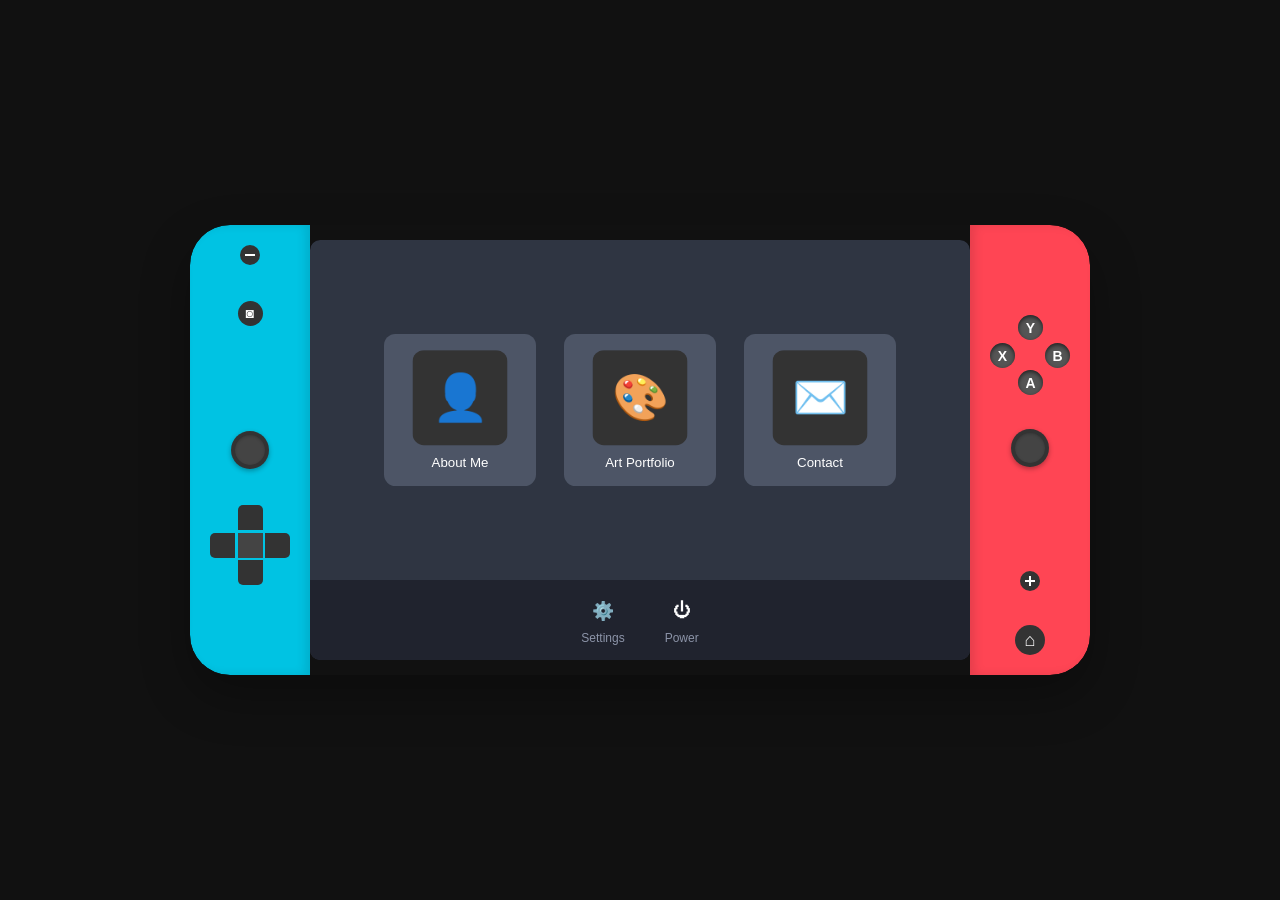
==== index.html @ 230ac313 "Update index.html" ====
<!DOCTYPE html>
<html lang="en">
<head>
    <meta charset="UTF-8">
    <meta name="viewport" content="width=device-width, initial-scale=1.0">
    <title>Nintendo Switch Portfolio</title>
    <style>
        
        
        * {
            margin: 0;
            padding: 0;
            box-sizing: border-box;
            font-family: 'Segoe UI', 'Helvetica Neue', sans-serif;
        }
        
        body {
            background-color: #111111;
            display: flex;
            justify-content: center;
            align-items: center;
            min-height: 100vh;
            overflow: hidden;
            perspective: 1000px;
        }
        
        .switch-container {
            width: 900px;
            height: 450px;
            position: relative;
            transform-style: preserve-3d;
            transition: transform 0.3s ease;
        }
        
        .switch-body {
            width: 100%;
            height: 100%;
            display: flex;
            background-color: #111111;
            border-radius: 40px;
            overflow: hidden;
            box-shadow: 0 20px 50px rgba(0, 0, 0, 0.3);
            position: relative;
        }
        
        .joycon {
            height: 100%;
            width: 120px;
            position: relative;
            padding: 20px 10px;
            display: flex;
            flex-direction: column;
            justify-content: space-between;
            align-items: center;
            z-index: 2;
        }
        
        .joycon-left {
            background-color: #00c3e3; /* Neon blue */
            border-radius: 40px 0 0 40px;
            box-shadow: inset -5px 0 10px rgba(0, 0, 0, 0.1);
        }
        
        .joycon-right {
            background-color: #ff4554; /* Neon red */
            border-radius: 0 40px 40px 0;
            box-shadow: inset 5px 0 10px rgba(0, 0, 0, 0.1);
        }
        
        .switch-screen {
            flex: 1;
            background-color: #000;
            margin: 15px 0;
            border-radius: 10px;
            overflow: hidden;
            position: relative;
            z-index: 1;
            box-shadow: 0 0 30px rgba(0, 0, 0, 0.5) inset;
        }
        
        .screen-content {
            width: 100%;
            height: 100%;
            background-color: #2f3542;
            overflow: hidden;
            position: relative;
            display: flex;
            flex-direction: column;
        }
        
        /* Analog sticks */
        .analog-stick {
            width: 38px;
            height: 38px;
            background-color: #333;
            border-radius: 50%;
            position: relative;
            box-shadow: 0 2px 5px rgba(0, 0, 0, 0.3);
            cursor: pointer;
        }
        
        .analog-stick::after {
            content: '';
            position: absolute;
            width: 30px;
            height: 30px;
            background-color: #444;
            border-radius: 50%;
            top: 4px;
            left: 4px;
            box-shadow: 0 1px 3px rgba(0, 0, 0, 0.2) inset;
        }
        
        .analog-stick:hover {
            transform: scale(1.05);
        }
        
        .joycon-left .analog-stick {
            margin-top: 70px;
        }
        
        .joycon-right .analog-stick {
            margin-bottom: 70px;
        }
        
        /* D-pad */
        .dpad {
            width: 80px;
            height: 80px;
            position: relative;
            margin-bottom: 70px;
        }
        
        .dpad-button {
            position: absolute;
            background-color: #333;
            cursor: pointer;
        }
        
        .dpad-up {
            width: 25px;
            height: 25px;
            top: 0;
            left: 28px;
            border-radius: 5px 5px 0 0;
        }
        
        .dpad-right {
            width: 25px;
            height: 25px;
            top: 28px;
            right: 0;
            border-radius: 0 5px 5px 0;
        }
        
        .dpad-down {
            width: 25px;
            height: 25px;
            bottom: 0;
            left: 28px;
            border-radius: 0 0 5px 5px;
        }
        
        .dpad-left {
            width: 25px;
            height: 25px;
            top: 28px;
            left: 0;
            border-radius: 5px 0 0 5px;
        }
        
        .dpad-center {
            width: 25px;
            height: 25px;
            top: 28px;
            left: 28px;
            background-color: #444;
        }
        
        .dpad-button:hover {
            background-color: #444;
            transform: scale(1.05);
        }
        
        /* Face buttons */
        .face-buttons {
            width: 80px;
            height: 80px;
            position: relative;
            margin-top: 70px;
        }
        
        .face-button {
            width: 25px;
            height: 25px;
            position: absolute;
            border-radius: 50%;
            display: flex;
            justify-content: center;
            align-items: center;
            font-size: 14px;
            color: white;
            font-weight: bold;
            cursor: pointer;
        }
        
        .button-a {
  background-color: #555;
  bottom: 0;
  left: 28px;
  color: white;
  box-shadow: inset 0 2px 4px rgba(0, 0, 0, 0.6);
}
        
        .button-b {
  background-color: #555;
  top: 28px;
  right: 0;
  color: white;
  box-shadow: inset 0 2px 4px rgba(0, 0, 0, 0.6);
}
        
        .button-x {
  background-color: #555;
  top: 28px;
  left: 0;
  color: white;
  box-shadow: inset 0 2px 4px rgba(0, 0, 0, 0.6);
}
        
        .button-y {
  background-color: #555;
  top: 0;
  left: 28px;
  color: white;
  box-shadow: inset 0 2px 4px rgba(0, 0, 0, 0.6);
}
        
        .face-button:hover {
            transform: scale(1.1);
            box-shadow: 0 0 10px rgba(255, 255, 255, 0.5);
        }
        
        /* Utility buttons */
        .utility-button {
            width: 20px;
            height: 20px;
            border-radius: 50%;
            background-color: #333;
            cursor: pointer;
        }
        
        .button-minus {
            position: relative;
        }
        
        .button-minus:after {
            content: '';
            position: absolute;
            width: 10px;
            height: 2px;
            background-color: white;
            top: 9px;
            left: 5px;
        }
        
        .button-plus {
            position: relative;
        }
        
        .button-plus:after {
            content: '';
            position: absolute;
            width: 10px;
            height: 2px;
            background-color: white;
            top: 9px;
            left: 5px;
        }
        
        .button-plus:before {
            content: '';
            position: absolute;
            width: 2px;
            height: 10px;
            background-color: white;
            top: 5px;
            left: 9px;
        }
        
        .button-home {
            border-radius: 50%;
            width: 30px;
            height: 30px;
            background-color: #333;
            display: flex;
            justify-content: center;
            align-items: center;
            position: relative;
        }
        
        .button-home:after {
            content: '⌂';
            color: white;
            font-size: 18px;
        }
        
        .button-screenshot {
            border-radius: 50%;
            width: 25px;
            height: 25px;
            background-color: #333;
            display: flex;
            justify-content: center;
            align-items: center;
            position: relative;
        }
        
        .button-screenshot:after {
            content: '◙';
            color: white;
            font-size: 14px;
        }
        
        .utility-button:hover {
            transform: scale(1.1);
            box-shadow: 0 0 10px rgba(255, 255, 255, 0.3);
        }
        
        /* Switch UI */
        .switch-ui {
            width: 100%;
            height: 100%;
            display: flex;
            flex-direction: column;
        }
        
        .games-grid {
  flex: 1;
  padding: 30px;
  display: flex;
  align-items: center;
  justify-content: center;
  gap: 20px;
  overflow-x: auto;
  scrollbar-width: none;
  -ms-overflow-style: none;
}
        
        .games-grid::-webkit-scrollbar {
            display: none;
        }
        
        .game-tile {
  width: 160px;
  height: 160px;
  flex-shrink: 0;
  background-color: #4d5566;
  border-radius: 12px;
  display: flex;
  flex-direction: column;
  align-items: center;
  justify-content: center;
  cursor: pointer;
  position: relative;
  overflow: hidden;
  transition: all 0.3s ease;
  transform: scale(0.95);
}

.game-tile:hover {
  transform: scale(1.1);
  background-color: #a0c4ff;
  color: #111;
  box-shadow: 0 0 20px rgba(255, 255, 255, 0.4);
}
        
        .game-tile.active {
            transform: scale(1.1);
            box-shadow: 0 0 20px rgba(255, 255, 255, 0.5);
            background-color: #5a637a;
        }
        
        .game-icon {
            width: 100px;
            height: 100px;
            background-color: #333;
            border-radius: 12px;
            display: flex;
            justify-content: center;
            align-items: center;
            font-size: 48px;
            color: white;
            margin-bottom: 10px;
        }
        
        .game-label {
            color: white;
            font-size: 14px;
            text-align: center;
        }
        
        .switch-footer {
            height: 80px;
            background-color: #20232e;
            display: flex;
            justify-content: center;
            align-items: center;
            padding: 0 30px;
        }
        
        .footer-item {
            display: flex;
            flex-direction: column;
            align-items: center;
            margin: 0 20px;
            cursor: pointer;
        }
        
        .footer-icon {
            width: 30px;
            height: 30px;
            display: flex;
            justify-content: center;
            align-items: center;
            font-size: 18px;
            color: white;
            margin-bottom: 5px;
        }
        
        .footer-label {
            color: #8c94a8;
            font-size: 12px;
        }
        
        .footer-item:hover .footer-icon {
            color: #00c3e3;
        }
        
        .footer-item:hover .footer-label {
            color: white;
        }
        
        .content-section {
            position: absolute;
            top: 0;
            left: 0;
            width: 100%;
            height: 100%;
            background-color: #2f3542;
            display: none;
            flex-direction: column;
            padding: 30px;
            color: white;
            overflow-y: auto;
        }
        
        .content-section.active {
            display: flex;
        }
        
        .section-header {
            display: flex;
            align-items: center;
            margin-bottom: 20px;
        }
        
        .back-button {
            width: 40px;
            height: 40px;
            display: flex;
            justify-content: center;
            align-items: center;
            border-radius: 50%;
            background-color: #4d5566;
            color: white;
            margin-right: 15px;
            cursor: pointer;
        }
        
        .section-title {
            font-size: 28px;
            color: white;
        }
        
        .section-content {
            flex: 1;
        }
        
        /* Mobile Responsive */
        @media (max-width: 950px) {
            .switch-container {
                width: 90%;
                height: auto;
                transform: none !important;
            }
            
            .switch-body {
                flex-direction: column;
                height: 100vh;
                border-radius: 20px;
            }
            
            .joycon {
                display: none;
            }
            
            .switch-screen {
                margin: 0;
                border-radius: 0;
                height: 100%;
            }
            
            .games-grid {
  flex: 1;
  padding: 30px;
  display: flex;
  align-items: center;
  justify-content: center;
  gap: 20px;
  overflow-x: auto;
  scrollbar-width: none;
  -ms-overflow-style: none;
}
            
            .game-tile {
  width: 160px;
  height: 160px;
  flex-shrink: 0;
  background-color: #4d5566;
  border-radius: 12px;
  display: flex;
  flex-direction: column;
  align-items: center;
  justify-content: center;
  cursor: pointer;
  position: relative;
  overflow: hidden;
  transition: all 0.3s ease;
  transform: scale(0.95);
}

.game-tile:hover {
  transform: scale(1.1);
  background-color: #a0c4ff;
  color: #111;
  box-shadow: 0 0 20px rgba(255, 255, 255, 0.4);
}
            
            .switch-footer {
                padding: 0 10px;
            }
            
            .footer-item {
                margin: 0 10px;
            }
        }
    </style>
</head>
<body>
    <div class="switch-container" id="switchContainer">
        <div class="switch-body">
            <div class="joycon joycon-left">
                <div class="button-minus utility-button" id="konamiButton1"></div>
                <div class="button-screenshot utility-button" id="konamiButton2"></div>
                <div class="analog-stick" id="konamiButton7"></div>
                <div class="dpad">
                    <div class="dpad-button dpad-up" id="konamiButton3"></div>
                    <div class="dpad-button dpad-right" id="konamiButton4"></div>
                    <div class="dpad-button dpad-down" id="konamiButton5"></div>
                    <div class="dpad-button dpad-left" id="konamiButton6"></div>
                    <div class="dpad-button dpad-center"></div>
                </div>
            </div>
            
            <div class="switch-screen">
                <div class="screen-content">
                    <div class="switch-ui">
                        <div class="games-grid" id="gamesGrid">
                            <div class="game-tile" data-section="about">
                                <div class="game-icon">👤</div>
                                <div class="game-label">About Me</div>
                            </div>
                            <div class="game-tile" data-section="portfolio">
                                <div class="game-icon">🎨</div>
                                <div class="game-label">Art Portfolio</div>
                            </div>
                            <div class="game-tile" data-section="contact">
                                <div class="game-icon">✉️</div>
                                <div class="game-label">Contact</div>
                            </div>
                        </div>
                        <div class="switch-footer">
                            
                            
                            <div class="footer-item" data-section="settings">
                                <div class="footer-icon">⚙️</div>
                                <div class="footer-label">Settings</div>
                            </div>
                            <div class="footer-item" data-section="power">
                                <div class="footer-icon">⏻</div>
                                <div class="footer-label">Power</div>
                            </div>
                        </div>
                    </div>
                    
                    <!-- Content Sections -->
                    

<div class="content-section" id="aboutSection">
  <div class="section-header">
    <div class="back-button">←</div>
    <div class="section-title">About Tanisha ❤️</div>
  </div>
  <div class="section-content" style="font-size: 16px; line-height: 1.6;">
    <p style="font-style: italic; font-size: 18px; margin-bottom: 20px;">
      I don’t think there’s a way to fully explain Tanisha — but I’ll try.
    </p>
    <p>
      She’s funny in the most effortless way, says the most unexpected things, and has this energy that’s somewhere between chaotic and childlike and completely genuine.
    </p>
    <div style="margin: 20px 0; text-align: center;">
      <img src="https://zeldawiki.wiki/wiki/File:Heart_Container_Artwork.png" alt="Heart Container" style="height: 60px;">
    </div>
    <p>
      There’s something about her that makes ordinary things feel a little softer — like playing cards over a video call, or solving a Wordle together at midnight, that somehow turns into a ritual.
    </p>
  </div>
</div>


                    
                    
<div class="content-section" id="portfolioSection">
  <div class="section-header">
    <div class="back-button">←</div>
    <div class="section-title">Our Gallery</div>
  </div>
  <div class="section-content"><p>Here’s our co-op collection: clicks, selfies, and all the saved checkpoints we’ve unlocked together.</p>
<div style="text-align: center; margin-top: 20px;">
  <img id="galleryImage" src="photos/photo1.jpeg" alt="Gallery Image" style="max-width: 90%; max-height: 250px; border-radius: 12px;">
  <div style="margin-top: 10px;">
    <button onclick="prevImage()">←</button>
    <button onclick="nextImage()">→</button>
  </div>
</div>
<script>
  const images = ["photos/photo1.jpeg", "photos/photo2.jpeg", "photos/photo3.jpeg", "photos/photo4.jpeg"];
  let current = 0;
  function showImage(index) {
    document.getElementById("galleryImage").src = images[index];
  }
  function prevImage() {
    current = (current - 1 + images.length) % images.length;
    showImage(current);
  }
  function nextImage() {
    current = (current + 1) % images.length;
    showImage(current);
  }
</script>
</div>
</div>

                    
                    <div class="content-section" id="3dSection">
                        <div class="section-header">
                            <div class="back-button">←</div>
                            <div class="section-title">3D Work</div>
                        </div>
                        <div class="section-content">
                            <p>Content for 3D Work section will go here.</p>
                        </div>
                    </div>
                    
                    <div class="content-section" id="resumeSection">
                        <div class="section-header">
                            <div class="back-button">←</div>
                            <div class="section-title">Resume</div>
                        </div>
                        <div class="section-content">
                            <p>Content for Resume section will go here.</p>
                        </div>
                    </div>
                    
                    <div class="content-section" id="contactSection">
                        <div class="section-header">
                            <div class="back-button">←</div>
                            <div class="section-title">Our Games</div>
                        </div>
                        
<div class="section-content">
  <p>These are the games we play together — tap to play anytime!</p>
  <ul style="margin-top: 15px; font-size: 16px; line-height: 1.8;">
    <li><a href="https://www.nytimes.com/games/wordle/index.html" target="_blank">NYT Wordle</a></li>
    <li><a href="https://www.nytimes.com/games/connections" target="_blank">NYT Connections</a></li>
    <li><a href="https://rummikub.com/play-rummikub-online/" target="_blank">Rummikub</a></li>
    <li><a href="https://smashkarts.io/" target="_blank">Smash Karts</a></li>
  </ul>
</div>

                    </div>
                    
                    <div class="content-section" id="newsSection">
                        <div class="section-header">
                            <div class="back-button">←</div>
                            <div class="section-title">News</div>
                        </div>
                        <div class="section-content">
                            <p>Latest news and updates will go here.</p>
                        </div>
                    </div>
                    
                    <div class="content-section" id="gallerySection">
                        <div class="section-header">
                            <div class="back-button">←</div>
                            <div class="section-title">Gallery</div>
                        </div>
                        <div class="section-content">
                            <p>Gallery of work samples will go here.</p>
                        </div>
                    </div>
                    
                    <div class="content-section" id="settingsSection">
                        <div class="section-header">
                            <div class="back-button">←</div>
                            <div class="section-title">Settings</div>
                        </div>
                        <div class="section-content">
                            <p>Settings options will go here.</p>
                        </div>
                    </div>
                    
                    <div class="content-section" id="powerSection">
                        <div class="section-header">
                            <div class="back-button">←</div>
                            <div class="section-title">Power</div>
                        </div>
                        <div class="section-content">
                            <p>Power options will go here.</p>
                        </div>
                    </div>
                </div>
            </div>
            
            <div class="joycon joycon-right">
                <div class="face-buttons">
                    <div class="face-button button-a" id="konamiButton9">A</div>
                    <div class="face-button button-b" id="konamiButton10">B</div>
                    <div class="face-button button-x" id="konamiButton11">X</div>
                    <div class="face-button button-y" id="konamiButton12">Y</div>
                </div>
                <div class="analog-stick" id="konamiButton8"></div>
                <div class="button-plus utility-button" id="konamiButton13"></div>
                <div class="button-home utility-button" id="konamiButton14"></div>
            </div>
        </div>
    </div>
    
    <script>
        // 3D Tilt Effect on mouse move
        const switchContainer = document.getElementById('switchContainer');
        const maxTilt = 2; // Max tilt in degrees
        
        document.addEventListener('mousemove', (e) => {
            if (window.innerWidth <= 950) return; // Disable tilt on mobile
            
            const xAxis = (window.innerWidth / 2 - e.pageX) / 25;
            const yAxis = (window.innerHeight / 2 - e.pageY) / 25;
            
            // Limit maximum tilt
            const tiltX = Math.max(-maxTilt, Math.min(maxTilt, yAxis));
            const tiltY = Math.max(-maxTilt, Math.min(maxTilt, -xAxis));
            
            switchContainer.style.transform = `rotateX(${tiltX}deg) rotateY(${tiltY}deg)`;
        });
        
        // Reset tilt when mouse leaves
        document.addEventListener('mouseleave', () => {
            switchContainer.style.transform = 'rotateX(0) rotateY(0)';
        });
        
        // Game tile interactions
        const gameTiles = document.querySelectorAll('.game-tile');
        const contentSections = document.querySelectorAll('.content-section');
        const backButtons = document.querySelectorAll('.back-button');
        const footerItems = document.querySelectorAll('.footer-item');
        
        // Function to play click sound
        function playClickSound() {
            // Placeholder for click sound
            // In a real implementation, you would use:
            // const clickSound = new Audio('click.mp3');
            // clickSound.play();
        }
        
        // Make game tiles interactive
        gameTiles.forEach(tile => {
            tile.addEventListener('click', () => {
                playClickSound();
                
                const section = tile.getAttribute('data-section');
                const targetSection = document.getElementById(`${section}Section`);
                
                // Animate transition
                document.querySelector('.switch-ui').style.opacity = 0;
                
                setTimeout(() => {
                    document.querySelector('.switch-ui').style.display = 'none';
                    targetSection.style.display = 'flex';
                    setTimeout(() => {
                        targetSection.style.opacity = 1;
                    }, 50);
                }, 300);
            });
            
            // Hover effect - active class
            tile.addEventListener('mouseenter', () => {
                gameTiles.forEach(t => t.classList.remove('active'));
                tile.classList.add('active');
            });
        });
        
        // Make footer items interactive
        footerItems.forEach(item => {
            item.addEventListener('click', () => {
                playClickSound();
                
                const section = item.getAttribute('data-section');
                const targetSection = document.getElementById(`${section}Section`);
                
                // Animate transition
                document.querySelector('.switch-ui').style.opacity = 0;
                
                setTimeout(() => {
                    document.querySelector('.switch-ui').style.display = 'none';
                    targetSection.style.display = 'flex';
                    setTimeout(() => {
                        targetSection.style.opacity = 1;
                    }, 50);
                }, 300);
            });
        });
        
        // Back button functionality
        backButtons.forEach(button => {
            button.addEventListener('click', () => {
                playClickSound();
                
                const currentSection = button.closest('.content-section');
                currentSection.style.opacity = 0;
                
                setTimeout(() => {
                    currentSection.style.display = 'none';
                    document.querySelector('.switch-ui').style.display = 'flex';
                    setTimeout(() => {
                        document.querySelector('.switch-ui').style.opacity = 1;
                    }, 50);
                }, 300);
            });
        });
        
        // Initialize content sections and UI
        document.querySelector('.switch-ui').style.opacity = 1;
        contentSections.forEach(section => {
            section.style.opacity = 0;
            section.style.display = 'none';
        });
        
        // Konami Code Implementation
        const konamiCode = ['ArrowUp', 'ArrowUp', 'ArrowDown', 'ArrowDown', 'ArrowLeft', 'ArrowRight', 'ArrowLeft', 'ArrowRight', 'b', 'a'];
        let konamiPosition = 0;
        
        document.addEventListener('keydown', (e) => {
            const key = e.key;
            const requiredKey = konamiCode[konamiPosition];
            
            if (key === requiredKey) {
                konamiPosition++;
                
                if (konamiPosition === konamiCode.length) {
                    activateKonamiCode();
                    konamiPosition = 0;
                }
            } else {
                konamiPosition = 0;
            }
        });
        
        // Konami code activation
        function activateKonamiCode() {
            // Rainbow effect on the Switch body
            const switchBody = document.querySelector('.switch-body');
            const joycons = document.querySelectorAll('.joycon');
            
            // Create a rainbow animation
            document.body.style.animation = 'rainbow 5s linear infinite';
            
            // Add the CSS for the rainbow animation
            const styleElement = document.createElement('style');
            styleElement.textContent = `
                @keyframes rainbow {
                    0% { background-color: #ff0000; }
                    16.6% { background-color: #ff8000; }
                    33.3% { background-color: #ffff00; }
                    50% { background-color: #00ff00; }
                    66.6% { background-color: #0000ff; }
                    83.3% { background-color: #8000ff; }
                    100% { background-color: #ff0000; }
                }
                
                @keyframes joyconRainbow {
                    0% { filter: hue-rotate(0deg); }
                    100% { filter: hue-rotate(360deg); }
                }
            `;
            document.head.appendChild(styleElement);
            
            // Apply the rainbow effect to the joycons
            joycons.forEach(joycon => {
                joycon.style.animation = 'joyconRainbow 5s linear infinite';
            });
            
            // Apply some bounce effect to the Switch
            switchContainer.style.animation = 'bounce 0.5s ease';
            
            // Add the bounce animation
            const bounceStyle = document.createElement('style');
            bounceStyle.textContent = `
                @keyframes bounce {
                    0%, 100% { transform: scale(1); }
                    50% { transform: scale(1.05); }
                }
            `;
            document.head.appendChild(bounceStyle);
            
            // Reset after 5 seconds
            setTimeout(() => {
                document.body.style.animation = '';
                joycons.forEach(joycon => {
                    joycon.style.animation = '';
                });
                switchContainer.style.animation = '';
            }, 5000);
        }
        
        // Alternative way to input Konami code with buttons
        const konamiButtons = [
            document.getElementById('konamiButton3'), // Up
            document.getElementById('konamiButton3'), // Up
            document.getElementById('konamiButton5'), // Down
            document.getElementById('konamiButton5'), // Down
            document.getElementById('konamiButton6'), // Left
            document.getElementById('konamiButton4'), // Right
            document.getElementById('konamiButton6'), // Left
            document.getElementById('konamiButton4'), // Right
            document.getElementById('konamiButton10'), // B
            document.getElementById('konamiButton9')  // A
        ];
        
        let buttonKonamiPosition = 0;
        
        konamiButtons.forEach((button, index) => {
            button.addEventListener('click', () => {
                if (index === buttonKonamiPosition) {
                    buttonKonamiPosition++;
                    
                    if (buttonKonamiPosition === konamiButtons.length) {
                        activateKonamiCode();
                        buttonKonamiPosition = 0;
                    }
                } else {
                    buttonKonamiPosition = 0;
                }
            });
        });
    </script>
</body>
</html>
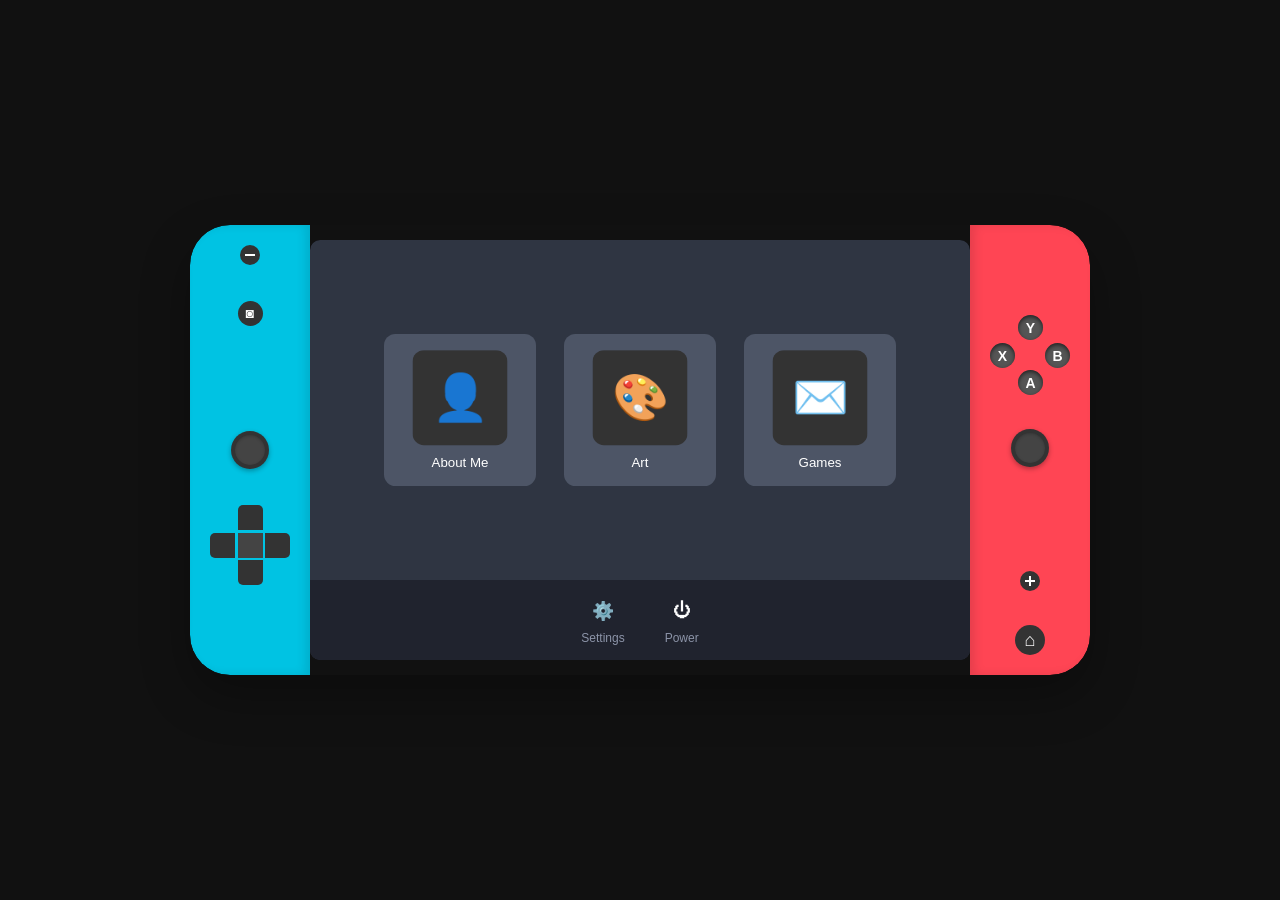
==== commit 9c07058c: "Update index.html" ====
--- a/index.html
+++ b/index.html
@@ -1,10 +1,11 @@
 <!DOCTYPE html>
+
 <html lang="en">
 <head>
-    <meta charset="UTF-8">
-    <meta name="viewport" content="width=device-width, initial-scale=1.0">
-    <title>Nintendo Switch Portfolio</title>
-    <style>
+<meta charset="utf-8"/>
+<meta content="width=device-width, initial-scale=1.0" name="viewport"/>
+<title>Nintendo Switch Portfolio</title>
+<style>
         
         
         * {
@@ -558,91 +559,81 @@
     </style>
 </head>
 <body>
-    <div class="switch-container" id="switchContainer">
-        <div class="switch-body">
-            <div class="joycon joycon-left">
-                <div class="button-minus utility-button" id="konamiButton1"></div>
-                <div class="button-screenshot utility-button" id="konamiButton2"></div>
-                <div class="analog-stick" id="konamiButton7"></div>
-                <div class="dpad">
-                    <div class="dpad-button dpad-up" id="konamiButton3"></div>
-                    <div class="dpad-button dpad-right" id="konamiButton4"></div>
-                    <div class="dpad-button dpad-down" id="konamiButton5"></div>
-                    <div class="dpad-button dpad-left" id="konamiButton6"></div>
-                    <div class="dpad-button dpad-center"></div>
-                </div>
-            </div>
-            
-            <div class="switch-screen">
-                <div class="screen-content">
-                    <div class="switch-ui">
-                        <div class="games-grid" id="gamesGrid">
-                            <div class="game-tile" data-section="about">
-                                <div class="game-icon">👤</div>
-                                <div class="game-label">About Me</div>
-                            </div>
-                            <div class="game-tile" data-section="portfolio">
-                                <div class="game-icon">🎨</div>
-                                <div class="game-label">Art Portfolio</div>
-                            </div>
-                            <div class="game-tile" data-section="contact">
-                                <div class="game-icon">✉️</div>
-                                <div class="game-label">Contact</div>
-                            </div>
-                        </div>
-                        <div class="switch-footer">
-                            
-                            
-                            <div class="footer-item" data-section="settings">
-                                <div class="footer-icon">⚙️</div>
-                                <div class="footer-label">Settings</div>
-                            </div>
-                            <div class="footer-item" data-section="power">
-                                <div class="footer-icon">⏻</div>
-                                <div class="footer-label">Power</div>
-                            </div>
-                        </div>
-                    </div>
-                    
-                    <!-- Content Sections -->
-                    
-
+<div class="switch-container" id="switchContainer">
+<div class="switch-body">
+<div class="joycon joycon-left">
+<div class="button-minus utility-button" id="konamiButton1"></div>
+<div class="button-screenshot utility-button" id="konamiButton2"></div>
+<div class="analog-stick" id="konamiButton7"></div>
+<div class="dpad">
+<div class="dpad-button dpad-up" id="konamiButton3"></div>
+<div class="dpad-button dpad-right" id="konamiButton4"></div>
+<div class="dpad-button dpad-down" id="konamiButton5"></div>
+<div class="dpad-button dpad-left" id="konamiButton6"></div>
+<div class="dpad-button dpad-center"></div>
+</div>
+</div>
+<div class="switch-screen">
+<div class="screen-content">
+<div class="switch-ui">
+<div class="games-grid" id="gamesGrid">
+<div class="game-tile" data-section="about">
+<div class="game-icon">👤</div>
+<div class="game-label">About Me</div>
+</div>
+<div class="game-tile" data-section="portfolio">
+<div class="game-icon">🎨</div>
+<div class="game-label">Art</div>
+</div>
+<div class="game-tile" data-section="contact">
+<div class="game-icon">✉️</div>
+<div class="game-label">Games</div>
+</div>
+</div>
+<div class="switch-footer">
+<div class="footer-item" data-section="settings">
+<div class="footer-icon">⚙️</div>
+<div class="footer-label">Settings</div>
+</div>
+<div class="footer-item" data-section="power">
+<div class="footer-icon">⏻</div>
+<div class="footer-label">Power</div>
+</div>
+</div>
+</div>
+<!-- Content Sections -->
 <div class="content-section" id="aboutSection">
-  <div class="section-header">
-    <div class="back-button">←</div>
-    <div class="section-title">About Tanisha ❤️</div>
-  </div>
-  <div class="section-content" style="font-size: 16px; line-height: 1.6;">
-    <p style="font-style: italic; font-size: 18px; margin-bottom: 20px;">
+<div class="section-header">
+<div class="back-button">←</div>
+<div class="section-title">About Tanisha ❤️</div>
+</div>
+<div class="section-content" style="font-size: 16px; line-height: 1.6;">
+<p style="font-style: italic; font-size: 18px; margin-bottom: 20px;">
       I don’t think there’s a way to fully explain Tanisha — but I’ll try.
     </p>
-    <p>
+<p>
       She’s funny in the most effortless way, says the most unexpected things, and has this energy that’s somewhere between chaotic and childlike and completely genuine.
     </p>
-    <div style="margin: 20px 0; text-align: center;">
-      <img src="https://zeldawiki.wiki/wiki/File:Heart_Container_Artwork.png" alt="Heart Container" style="height: 60px;">
-    </div>
-    <p>
+<div style="margin: 20px 0; text-align: center;">
+<img alt="Heart Container" src="https://zeldawiki.wiki/wiki/File:Heart_Container_Artwork.png" style="height: 60px;"/>
+</div>
+<p>
       There’s something about her that makes ordinary things feel a little softer — like playing cards over a video call, or solving a Wordle together at midnight, that somehow turns into a ritual.
     </p>
-  </div>
-</div>
-
-
-                    
-                    
+</div>
+</div>
 <div class="content-section" id="portfolioSection">
-  <div class="section-header">
-    <div class="back-button">←</div>
-    <div class="section-title">Our Gallery</div>
-  </div>
-  <div class="section-content"><p>Here’s our co-op collection: clicks, selfies, and all the saved checkpoints we’ve unlocked together.</p>
+<div class="section-header">
+<div class="back-button">←</div>
+<div class="section-title">Our Gallery</div>
+</div>
+<div class="section-content"><p>Here’s our co-op collection: clicks, selfies, and all the saved checkpoints we’ve unlocked together.</p>
 <div style="text-align: center; margin-top: 20px;">
-  <img id="galleryImage" src="photos/photo1.jpeg" alt="Gallery Image" style="max-width: 90%; max-height: 250px; border-radius: 12px;">
-  <div style="margin-top: 10px;">
-    <button onclick="prevImage()">←</button>
-    <button onclick="nextImage()">→</button>
-  </div>
+<img alt="Gallery Image" id="galleryImage" src="photos/photo1.jpeg" style="max-width: 90%; max-height: 250px; border-radius: 12px;"/>
+<div style="margin-top: 10px;">
+<button onclick="prevImage()">←</button>
+<button onclick="nextImage()">→</button>
+</div>
 </div>
 <script>
   const images = ["photos/photo1.jpeg", "photos/photo2.jpeg", "photos/photo3.jpeg", "photos/photo4.jpeg"];
@@ -661,103 +652,89 @@
 </script>
 </div>
 </div>
-
-                    
-                    <div class="content-section" id="3dSection">
-                        <div class="section-header">
-                            <div class="back-button">←</div>
-                            <div class="section-title">3D Work</div>
-                        </div>
-                        <div class="section-content">
-                            <p>Content for 3D Work section will go here.</p>
-                        </div>
-                    </div>
-                    
-                    <div class="content-section" id="resumeSection">
-                        <div class="section-header">
-                            <div class="back-button">←</div>
-                            <div class="section-title">Resume</div>
-                        </div>
-                        <div class="section-content">
-                            <p>Content for Resume section will go here.</p>
-                        </div>
-                    </div>
-                    
-                    <div class="content-section" id="contactSection">
-                        <div class="section-header">
-                            <div class="back-button">←</div>
-                            <div class="section-title">Our Games</div>
-                        </div>
-                        
+<div class="content-section" id="3dSection">
+<div class="section-header">
+<div class="back-button">←</div>
+<div class="section-title">Our Games</div>
+</div>
 <div class="section-content">
-  <p>These are the games we play together — tap to play anytime!</p>
-  <ul style="margin-top: 15px; font-size: 16px; line-height: 1.8;">
-    <li><a href="https://www.nytimes.com/games/wordle/index.html" target="_blank">NYT Wordle</a></li>
-    <li><a href="https://www.nytimes.com/games/connections" target="_blank">NYT Connections</a></li>
-    <li><a href="https://rummikub.com/play-rummikub-online/" target="_blank">Rummikub</a></li>
-    <li><a href="https://smashkarts.io/" target="_blank">Smash Karts</a></li>
-  </ul>
-</div>
-
-                    </div>
-                    
-                    <div class="content-section" id="newsSection">
-                        <div class="section-header">
-                            <div class="back-button">←</div>
-                            <div class="section-title">News</div>
-                        </div>
-                        <div class="section-content">
-                            <p>Latest news and updates will go here.</p>
-                        </div>
-                    </div>
-                    
-                    <div class="content-section" id="gallerySection">
-                        <div class="section-header">
-                            <div class="back-button">←</div>
-                            <div class="section-title">Gallery</div>
-                        </div>
-                        <div class="section-content">
-                            <p>Gallery of work samples will go here.</p>
-                        </div>
-                    </div>
-                    
-                    <div class="content-section" id="settingsSection">
-                        <div class="section-header">
-                            <div class="back-button">←</div>
-                            <div class="section-title">Settings</div>
-                        </div>
-                        <div class="section-content">
-                            <p>Settings options will go here.</p>
-                        </div>
-                    </div>
-                    
-                    <div class="content-section" id="powerSection">
-                        <div class="section-header">
-                            <div class="back-button">←</div>
-                            <div class="section-title">Power</div>
-                        </div>
-                        <div class="section-content">
-                            <p>Power options will go here.</p>
-                        </div>
-                    </div>
-                </div>
-            </div>
-            
-            <div class="joycon joycon-right">
-                <div class="face-buttons">
-                    <div class="face-button button-a" id="konamiButton9">A</div>
-                    <div class="face-button button-b" id="konamiButton10">B</div>
-                    <div class="face-button button-x" id="konamiButton11">X</div>
-                    <div class="face-button button-y" id="konamiButton12">Y</div>
-                </div>
-                <div class="analog-stick" id="konamiButton8"></div>
-                <div class="button-plus utility-button" id="konamiButton13"></div>
-                <div class="button-home utility-button" id="konamiButton14"></div>
-            </div>
-        </div>
-    </div>
-    
-    <script>
+<p style="margin-bottom: 20px; font-size: 18px;">🎮 Here's our little arcade of online games — each one a level we keep coming back to!</p>
+<div style="display: flex; flex-wrap: wrap; gap: 15px; justify-content: center;">
+<div style="background-color: #2d3436; border-radius: 12px; padding: 16px; width: 180px; text-align: center; box-shadow: 0 4px 10px rgba(0,0,0,0.3);">
+<div style="font-size: 32px; margin-bottom: 10px;">🟨</div>
+<a href="https://www.nytimes.com/games/wordle/index.html" style="color: #00cec9; font-weight: bold; font-size: 16px; text-decoration: none;" target="_blank">NYT Wordle</a>
+<p style="font-size: 13px; color: #dfe6e9; margin-top: 5px;">Daily puzzles &amp; midnight bragging rights</p>
+</div>
+<div style="background-color: #2d3436; border-radius: 12px; padding: 16px; width: 180px; text-align: center; box-shadow: 0 4px 10px rgba(0,0,0,0.3);">
+<div style="font-size: 32px; margin-bottom: 10px;">🧩</div>
+<a href="https://www.nytimes.com/games/connections" style="color: #a29bfe; font-weight: bold; font-size: 16px; text-decoration: none;" target="_blank">NYT Connections</a>
+<p style="font-size: 13px; color: #dfe6e9; margin-top: 5px;">Pattern matching with wild guesses</p>
+</div>
+<div style="background-color: #2d3436; border-radius: 12px; padding: 16px; width: 180px; text-align: center; box-shadow: 0 4px 10px rgba(0,0,0,0.3);">
+<div style="font-size: 32px; margin-bottom: 10px;">🎴</div>
+<a href="https://rummikub-apps.com/" style="color: #fab1a0; font-weight: bold; font-size: 16px; text-decoration: none;" target="_blank">Rummikub</a>
+<p style="font-size: 13px; color: #dfe6e9; margin-top: 5px;">Where logic meets silly competition</p>
+</div>
+<div style="background-color: #2d3436; border-radius: 12px; padding: 16px; width: 180px; text-align: center; box-shadow: 0 4px 10px rgba(0,0,0,0.3);">
+<div style="font-size: 32px; margin-bottom: 10px;">🏎</div>
+<a href="https://smashkarts.io/" style="color: #81ecec; font-weight: bold; font-size: 16px; text-decoration: none;" target="_blank">Smash Karts</a>
+<p style="font-size: 13px; color: #dfe6e9; margin-top: 5px;">Power-ups, speed boosts, and chaos</p>
+</div>
+</div>
+</div>
+</div>
+<div class="content-section" id="newsSection">
+<div class="section-header">
+<div class="back-button">←</div>
+<div class="section-title">News</div>
+</div>
+<div class="section-content">
+<p>Latest news and updates will go here.</p>
+</div>
+</div>
+<div class="content-section" id="gallerySection">
+<div class="section-header">
+<div class="back-button">←</div>
+<div class="section-title">Gallery</div>
+</div>
+<div class="section-content">
+<p>Gallery of work samples will go here.</p>
+</div>
+</div>
+<div class="content-section" id="settingsSection">
+<div class="section-header">
+<div class="back-button">←</div>
+<div class="section-title">Settings</div>
+</div>
+<div class="section-content">
+<p>Settings options will go here.</p>
+</div>
+</div>
+<div class="content-section" id="powerSection">
+<div class="section-header">
+<div class="back-button">←</div>
+<div class="section-title">Power</div>
+</div>
+<div class="section-content">
+<p>Power options will go here.</p>
+</div>
+</div>
+</div>
+</div>
+<div class="joycon joycon-right">
+<div class="face-buttons">
+<div class="face-button button-a" id="konamiButton9">A</div>
+<div class="face-button button-b" id="konamiButton10">B</div>
+<div class="face-button button-x" id="konamiButton11">X</div>
+<div class="face-button button-y" id="konamiButton12">Y</div>
+</div>
+<div class="analog-stick" id="konamiButton8"></div>
+<div class="button-plus utility-button" id="konamiButton13"></div>
+<div class="button-home utility-button" id="konamiButton14"></div>
+</div>
+</div>
+</div>
+<script>
         // 3D Tilt Effect on mouse move
         const switchContainer = document.getElementById('switchContainer');
         const maxTilt = 2; // Max tilt in degrees
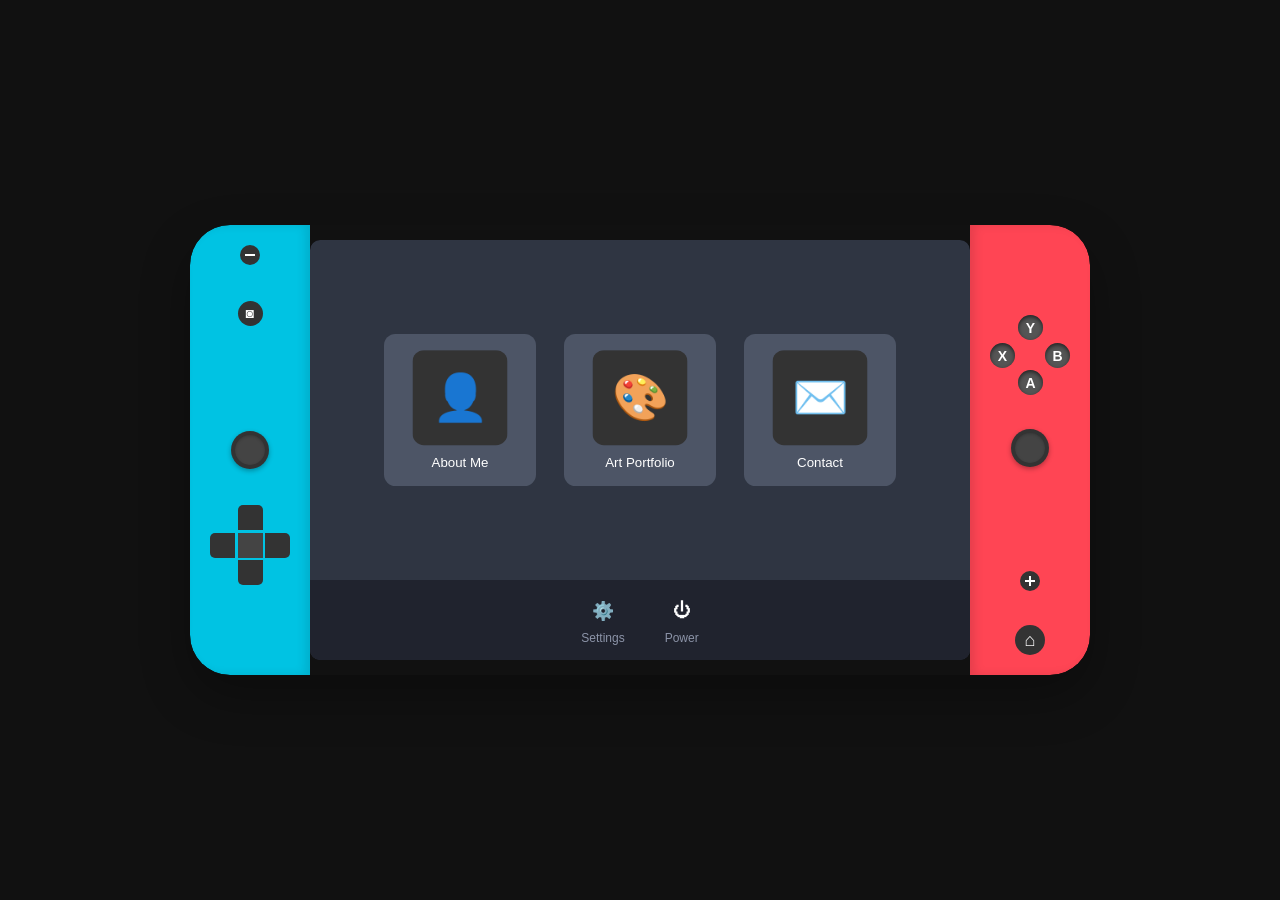
==== commit 6589cdd2: "Update index.html" ====
--- a/index.html
+++ b/index.html
@@ -583,11 +583,11 @@
 </div>
 <div class="game-tile" data-section="portfolio">
 <div class="game-icon">🎨</div>
-<div class="game-label">Art</div>
+<div class="game-label">Art Portfolio</div>
 </div>
 <div class="game-tile" data-section="contact">
 <div class="game-icon">✉️</div>
-<div class="game-label">Games</div>
+<div class="game-label">Contact</div>
 </div>
 </div>
 <div class="switch-footer">
@@ -655,6 +655,24 @@
 <div class="content-section" id="3dSection">
 <div class="section-header">
 <div class="back-button">←</div>
+<div class="section-title">3D Work</div>
+</div>
+<div class="section-content">
+<p>Content for 3D Work section will go here.</p>
+</div>
+</div>
+<div class="content-section" id="resumeSection">
+<div class="section-header">
+<div class="back-button">←</div>
+<div class="section-title">Resume</div>
+</div>
+<div class="section-content">
+<p>Content for Resume section will go here.</p>
+</div>
+</div>
+<div class="content-section" id="contactSection">
+<div class="section-header">
+<div class="back-button">←</div>
 <div class="section-title">Our Games</div>
 </div>
 <div class="section-content">
@@ -672,7 +690,7 @@
 </div>
 <div style="background-color: #2d3436; border-radius: 12px; padding: 16px; width: 180px; text-align: center; box-shadow: 0 4px 10px rgba(0,0,0,0.3);">
 <div style="font-size: 32px; margin-bottom: 10px;">🎴</div>
-<a href="https://rummikub-apps.com/" style="color: #fab1a0; font-weight: bold; font-size: 16px; text-decoration: none;" target="_blank">Rummikub</a>
+<a href="https://rummikub.com/play-rummikub-online/" style="color: #fab1a0; font-weight: bold; font-size: 16px; text-decoration: none;" target="_blank">Rummikub</a>
 <p style="font-size: 13px; color: #dfe6e9; margin-top: 5px;">Where logic meets silly competition</p>
 </div>
 <div style="background-color: #2d3436; border-radius: 12px; padding: 16px; width: 180px; text-align: center; box-shadow: 0 4px 10px rgba(0,0,0,0.3);">
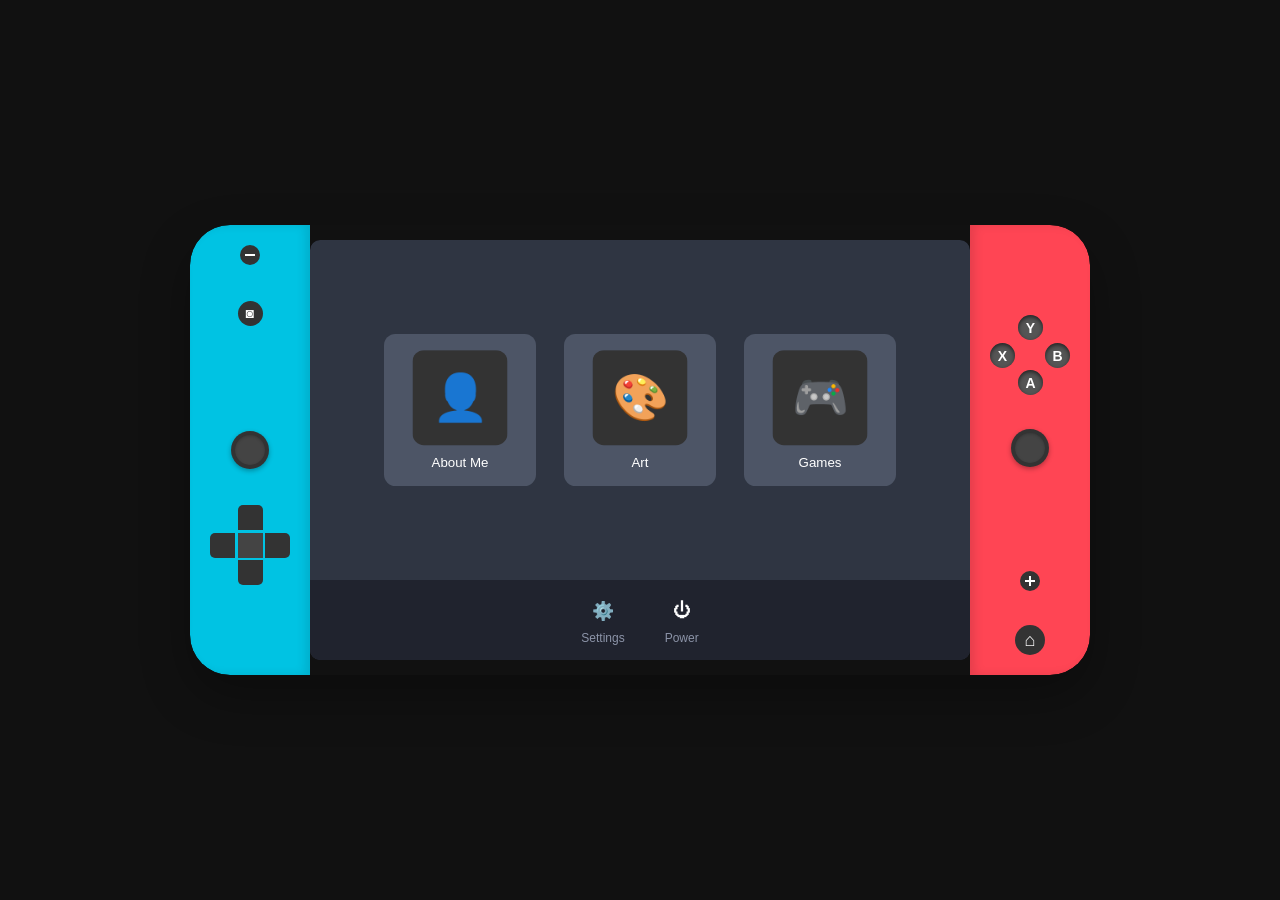
==== commit de73c143: "Update index.html" ====
--- a/index.html
+++ b/index.html
@@ -556,7 +556,20 @@
                 margin: 0 10px;
             }
         }
-    </style>
+    
+/* Hover animation for contact cards */
+.card:hover {
+    transform: scale(1.05) rotate(-1deg);
+    transition: transform 0.3s ease, box-shadow 0.3s ease;
+    box-shadow: 0 0 15px rgba(0, 255, 255, 0.5);
+}
+.ribbon {
+    font-size: 12px;
+    color: #ff7675;
+    font-weight: bold;
+    margin-top: 6px;
+}
+</style>
 </head>
 <body>
 <div class="switch-container" id="switchContainer">
@@ -583,11 +596,11 @@
 </div>
 <div class="game-tile" data-section="portfolio">
 <div class="game-icon">🎨</div>
-<div class="game-label">Art Portfolio</div>
+<div class="game-label">Art</div>
 </div>
 <div class="game-tile" data-section="contact">
-<div class="game-icon">✉️</div>
-<div class="game-label">Contact</div>
+<div class="game-icon">🎮</div>
+<div class="game-label">Games</div>
 </div>
 </div>
 <div class="switch-footer">
@@ -609,17 +622,18 @@
 </div>
 <div class="section-content" style="font-size: 16px; line-height: 1.6;">
 <p style="font-style: italic; font-size: 18px; margin-bottom: 20px;">
-      I don’t think there’s a way to fully explain Tanisha — but I’ll try.
-    </p>
+  I don’t think there’s a way to fully explain Tanisha — but I’ll try.
+</p>
 <p>
-      She’s funny in the most effortless way, says the most unexpected things, and has this energy that’s somewhere between chaotic and childlike and completely genuine.
-    </p>
-<div style="margin: 20px 0; text-align: center;">
-<img alt="Heart Container" src="https://zeldawiki.wiki/wiki/File:Heart_Container_Artwork.png" style="height: 60px;"/>
-</div>
-<p>
-      There’s something about her that makes ordinary things feel a little softer — like playing cards over a video call, or solving a Wordle together at midnight, that somehow turns into a ritual.
-    </p>
+  She’s funny in the most effortless way, says the most unexpected things, and has this energy that’s somewhere between chaotic and childlike but completely genuine.
+</p>
+<p style="margin-top: 15px;">
+  She’s got this way of making even the most random little things feel fun, whether it is solving the Wordle or just scrolling on reels together.
+</p>
+<p style="margin-top: 25px; font-weight: bold; font-size: 16px;">
+  To my best Wordle buddy, Happy Birthday!<br/>
+  Hope you get everything that you wish for and even more! 🎉
+</p>
 </div>
 </div>
 <div class="content-section" id="portfolioSection">
@@ -627,7 +641,7 @@
 <div class="back-button">←</div>
 <div class="section-title">Our Gallery</div>
 </div>
-<div class="section-content"><p>Here’s our co-op collection: clicks, selfies, and all the saved checkpoints we’ve unlocked together.</p>
+<div class="section-content"><p>Here’s our co-op collection: All the saved checkpoints we’ve unlocked together.</p>
 <div style="text-align: center; margin-top: 20px;">
 <img alt="Gallery Image" id="galleryImage" src="photos/photo1.jpeg" style="max-width: 90%; max-height: 250px; border-radius: 12px;"/>
 <div style="margin-top: 10px;">
@@ -636,7 +650,7 @@
 </div>
 </div>
 <script>
-  const images = ["photos/photo1.jpeg", "photos/photo2.jpeg", "photos/photo3.jpeg", "photos/photo4.jpeg"];
+  const images = ["photos/photo1.jpeg", "photos/photo2.jpeg", "photos/photo3.jpeg", "photos/photo4.jpeg" , "photos/photo5.jpeg" , "photos/photo6.jpeg", "photos/photo7.jpeg"];
   let current = 0;
   function showImage(index) {
     document.getElementById("galleryImage").src = images[index];
@@ -676,28 +690,28 @@
 <div class="section-title">Our Games</div>
 </div>
 <div class="section-content">
-<p style="margin-bottom: 20px; font-size: 18px;">🎮 Here's our little arcade of online games — each one a level we keep coming back to!</p>
+<p style="margin-bottom: 20px; font-size: 18px;">🎮 Here's our little arcade of online games- Let's play my Player 2!!</p>
 <div style="display: flex; flex-wrap: wrap; gap: 15px; justify-content: center;">
-<div style="background-color: #2d3436; border-radius: 12px; padding: 16px; width: 180px; text-align: center; box-shadow: 0 4px 10px rgba(0,0,0,0.3);">
+<div class="card" style="background-color: #2d3436; border-radius: 12px; padding: 16px; width: 180px; text-align: center; box-shadow: 0 4px 10px rgba(0,0,0,0.3);">
 <div style="font-size: 32px; margin-bottom: 10px;">🟨</div>
 <a href="https://www.nytimes.com/games/wordle/index.html" style="color: #00cec9; font-weight: bold; font-size: 16px; text-decoration: none;" target="_blank">NYT Wordle</a>
 <p style="font-size: 13px; color: #dfe6e9; margin-top: 5px;">Daily puzzles &amp; midnight bragging rights</p>
-</div>
-<div style="background-color: #2d3436; border-radius: 12px; padding: 16px; width: 180px; text-align: center; box-shadow: 0 4px 10px rgba(0,0,0,0.3);">
+<div class="ribbon">👫 2P Mode</div></div>
+<div class="card" style="background-color: #2d3436; border-radius: 12px; padding: 16px; width: 180px; text-align: center; box-shadow: 0 4px 10px rgba(0,0,0,0.3);">
 <div style="font-size: 32px; margin-bottom: 10px;">🧩</div>
 <a href="https://www.nytimes.com/games/connections" style="color: #a29bfe; font-weight: bold; font-size: 16px; text-decoration: none;" target="_blank">NYT Connections</a>
 <p style="font-size: 13px; color: #dfe6e9; margin-top: 5px;">Pattern matching with wild guesses</p>
-</div>
-<div style="background-color: #2d3436; border-radius: 12px; padding: 16px; width: 180px; text-align: center; box-shadow: 0 4px 10px rgba(0,0,0,0.3);">
+<div class="ribbon">👫 2P Mode</div></div>
+<div class="card" style="background-color: #2d3436; border-radius: 12px; padding: 16px; width: 180px; text-align: center; box-shadow: 0 4px 10px rgba(0,0,0,0.3);">
 <div style="font-size: 32px; margin-bottom: 10px;">🎴</div>
 <a href="https://rummikub.com/play-rummikub-online/" style="color: #fab1a0; font-weight: bold; font-size: 16px; text-decoration: none;" target="_blank">Rummikub</a>
 <p style="font-size: 13px; color: #dfe6e9; margin-top: 5px;">Where logic meets silly competition</p>
-</div>
-<div style="background-color: #2d3436; border-radius: 12px; padding: 16px; width: 180px; text-align: center; box-shadow: 0 4px 10px rgba(0,0,0,0.3);">
+<div class="ribbon">👫 2P Mode</div></div>
+<div class="card" style="background-color: #2d3436; border-radius: 12px; padding: 16px; width: 180px; text-align: center; box-shadow: 0 4px 10px rgba(0,0,0,0.3);">
 <div style="font-size: 32px; margin-bottom: 10px;">🏎</div>
 <a href="https://smashkarts.io/" style="color: #81ecec; font-weight: bold; font-size: 16px; text-decoration: none;" target="_blank">Smash Karts</a>
 <p style="font-size: 13px; color: #dfe6e9; margin-top: 5px;">Power-ups, speed boosts, and chaos</p>
-</div>
+<div class="ribbon">👫 2P Mode</div></div>
 </div>
 </div>
 </div>
